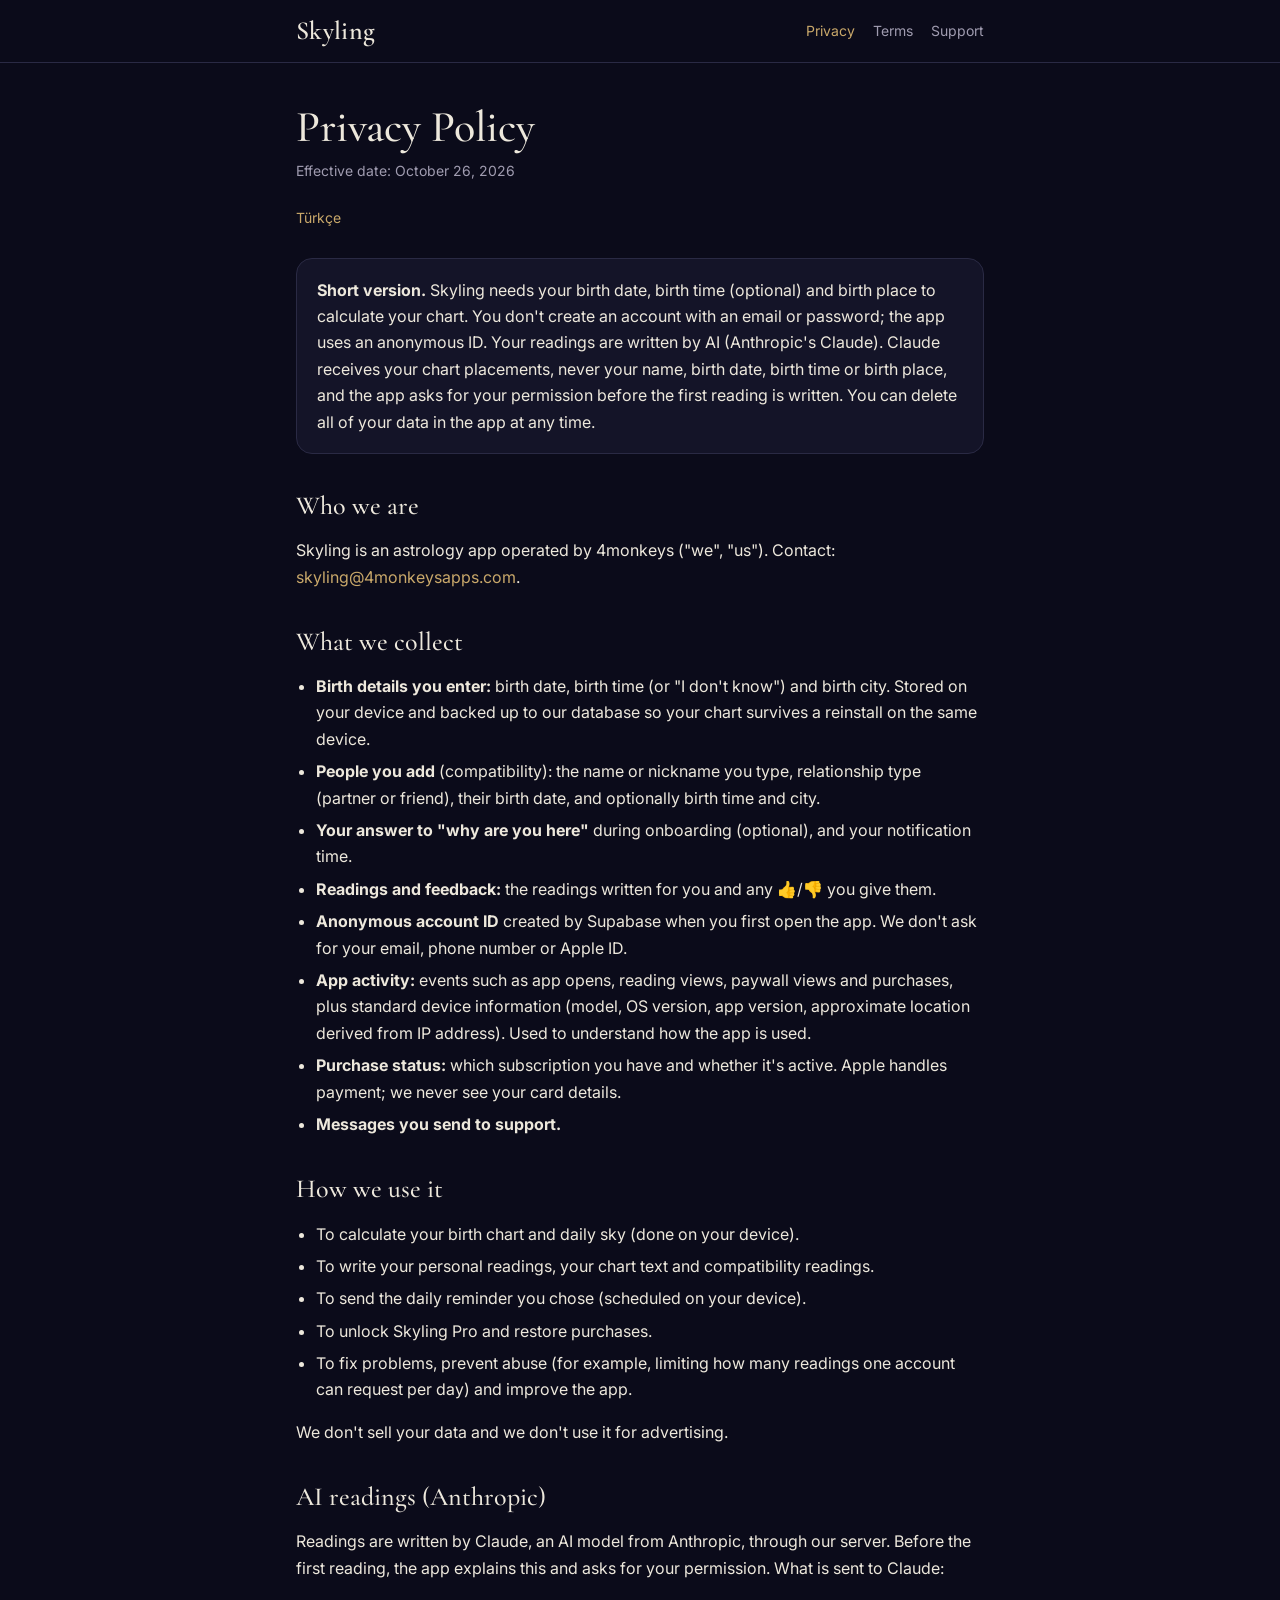
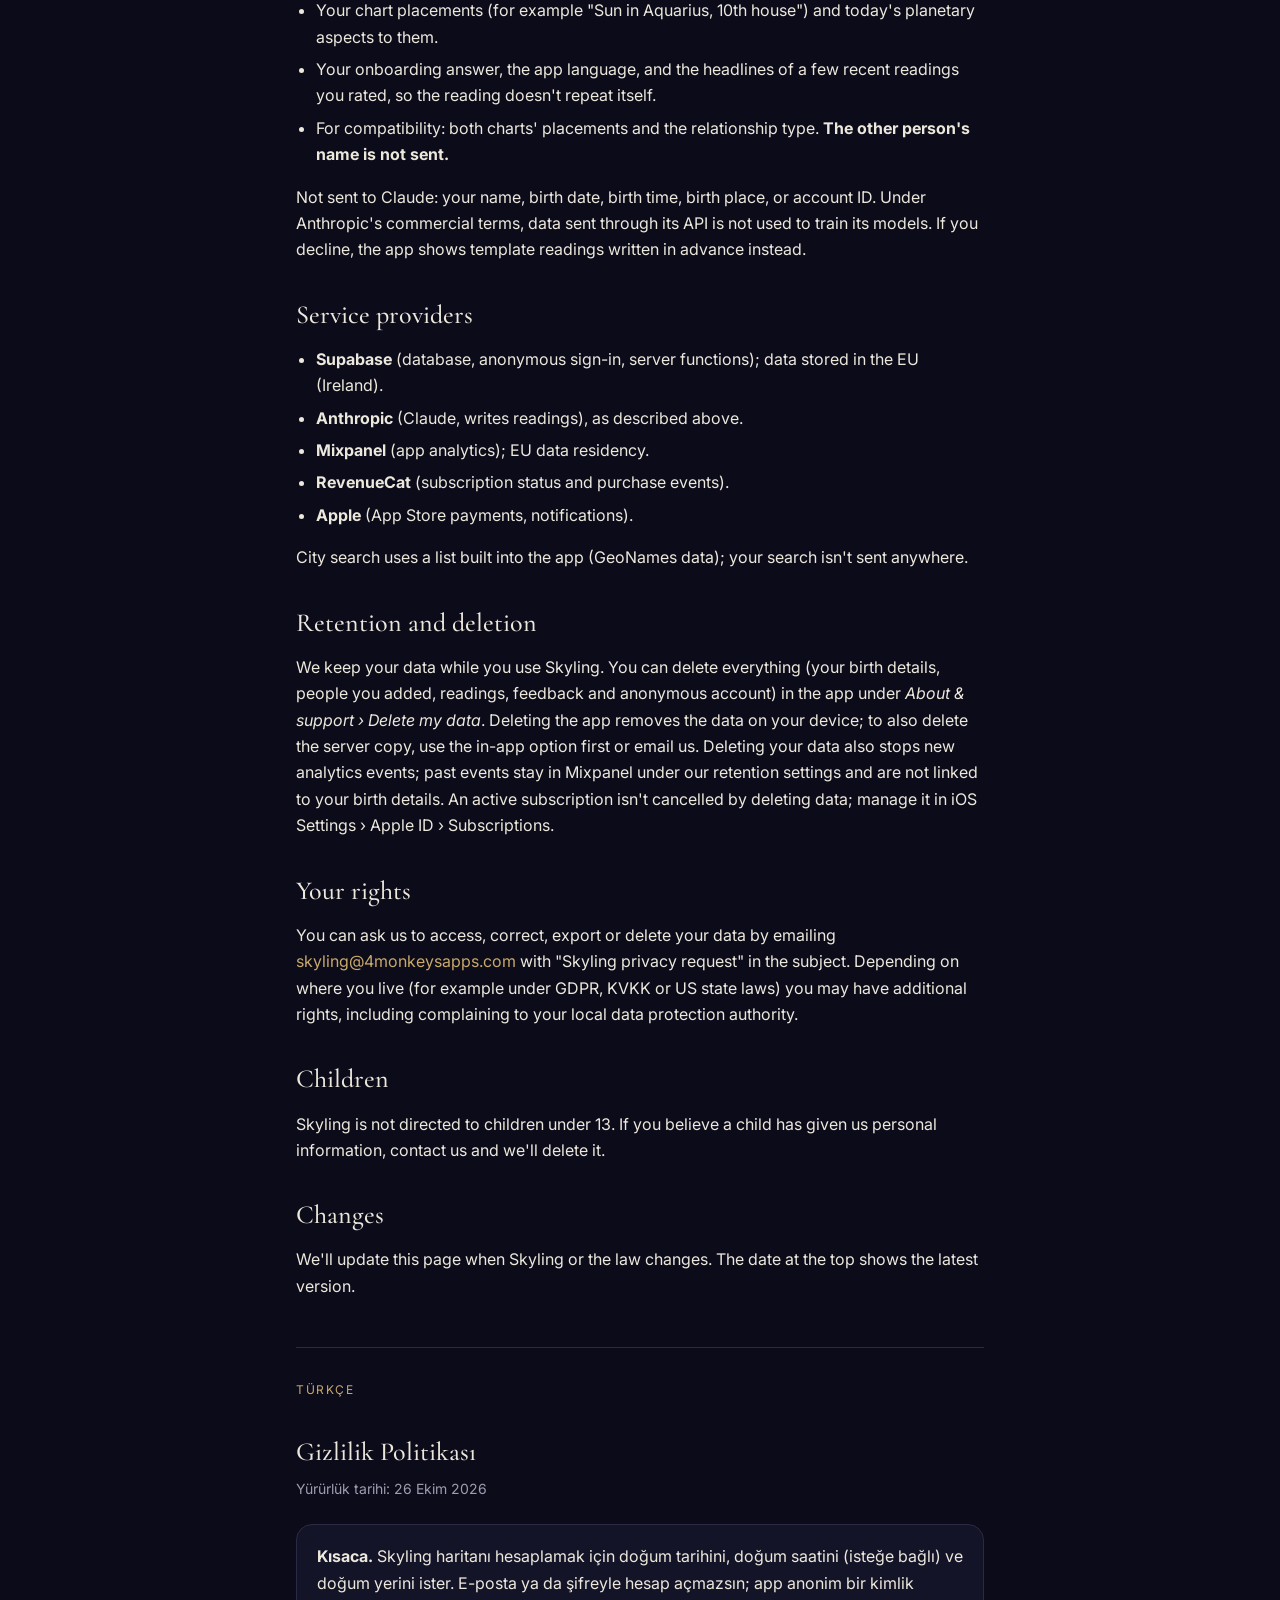
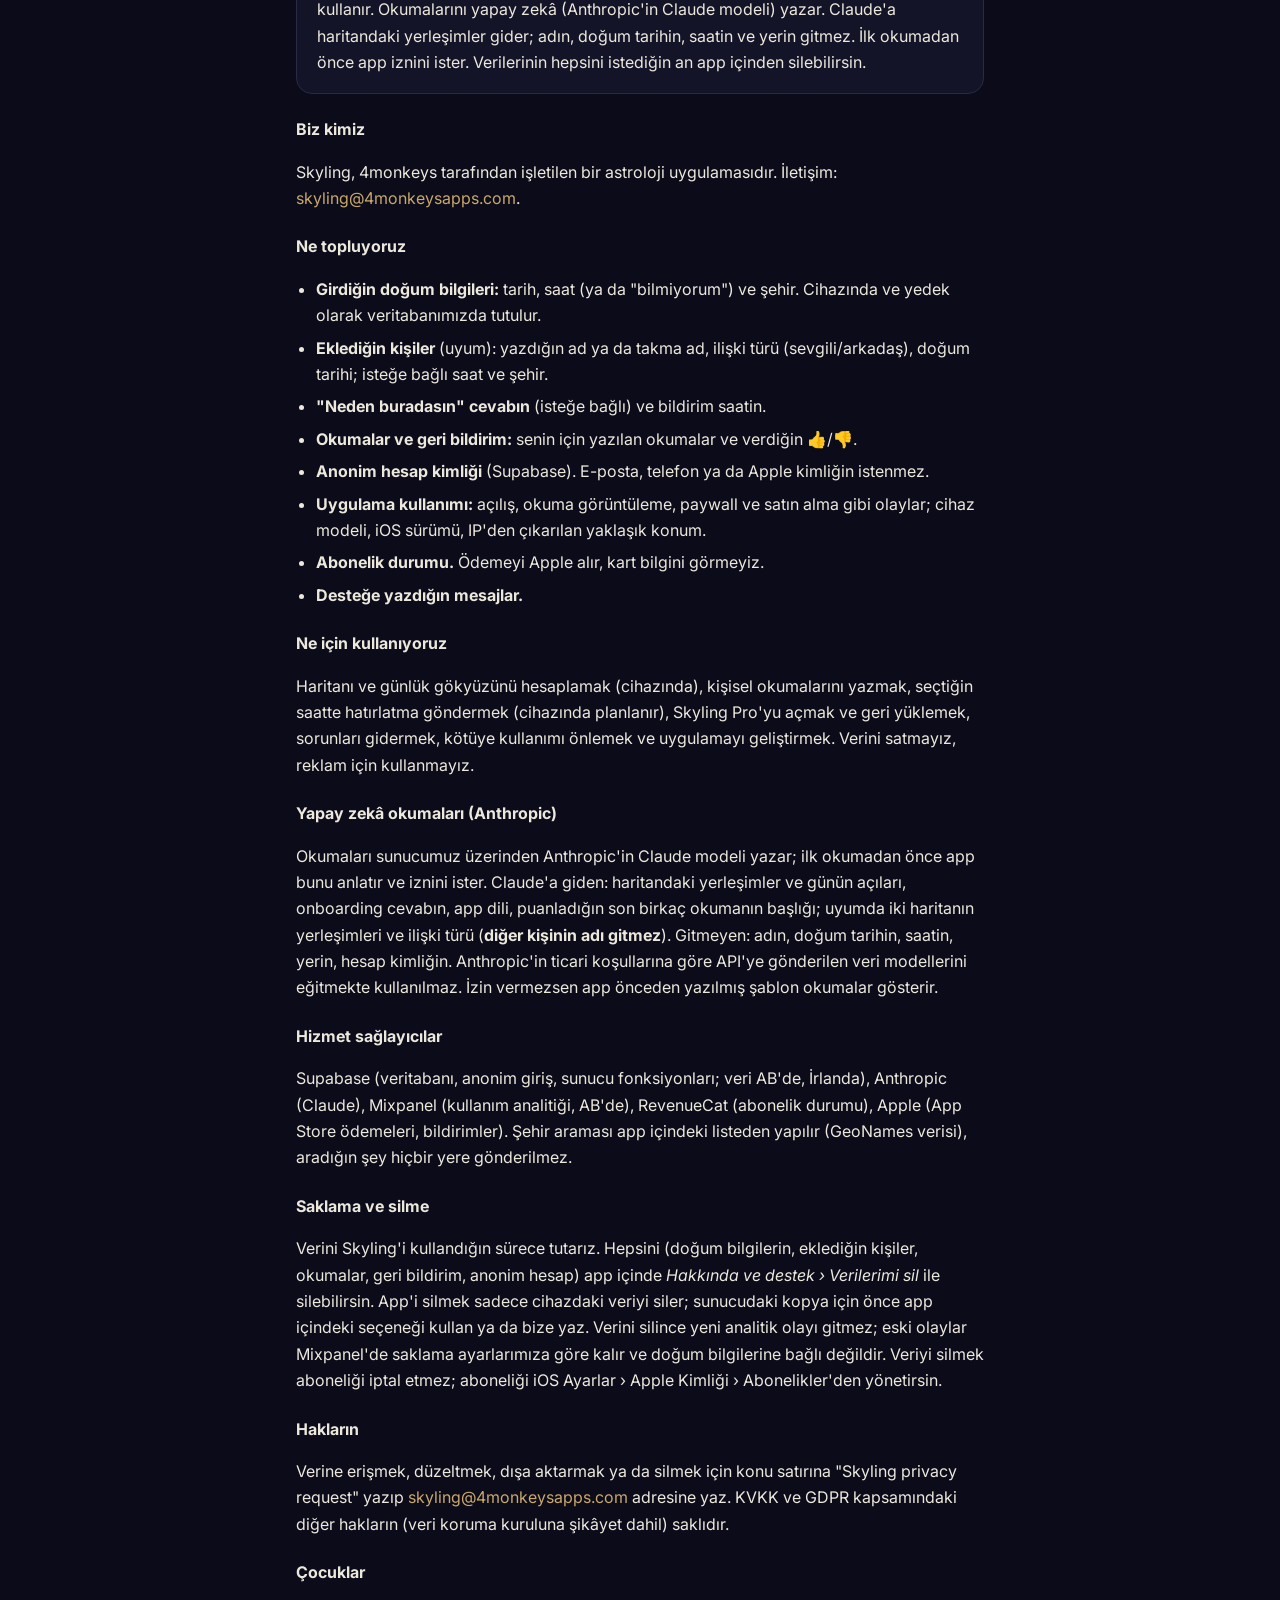
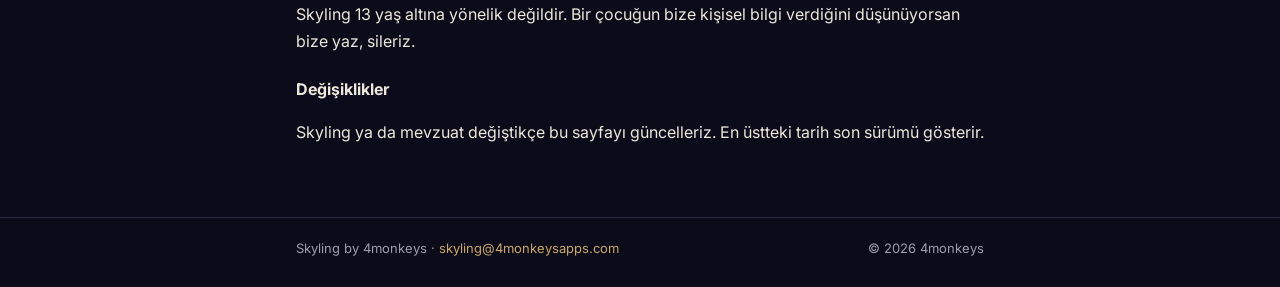
==== privacy.html @ 3b2f7c5c "Yayın: astroapp@03b2002" ====
<!doctype html>
<html lang="en">
<head>
<meta charset="utf-8">
<meta name="viewport" content="width=device-width, initial-scale=1">
<title>Privacy Policy · Skyling</title>
<meta name="description" content="What Skyling collects, why, and who processes it.">
<link rel="preconnect" href="https://fonts.googleapis.com">
<link rel="stylesheet" href="https://fonts.googleapis.com/css2?family=Cormorant+Garamond:wght@500;600&family=Inter:wght@400;600&display=swap">
<link rel="stylesheet" href="style.css">
</head>
<body>
<header><div class="wrap">
  <a class="brand" href="./">Skyling</a>
  <nav><a href="privacy" aria-current="page">Privacy</a><a href="terms">Terms</a><a href="support">Support</a></nav>
</div></header>

<main><div class="wrap">
<h1>Privacy Policy</h1>
<p class="meta">Effective date: October 26, 2026</p>
<p class="lang"><a href="#tr">Türkçe</a></p>

<div class="box">
<p><strong>Short version.</strong> Skyling needs your birth date, birth time (optional) and birth place to calculate your chart. You don't create an account with an email or password; the app uses an anonymous ID. Your readings are written by AI (Anthropic's Claude). Claude receives your chart placements, never your name, birth date, birth time or birth place, and the app asks for your permission before the first reading is written. You can delete all of your data in the app at any time.</p>
</div>

<h2>Who we are</h2>
<p>Skyling is an astrology app operated by 4monkeys ("we", "us"). Contact: <a href="mailto:skyling@4monkeysapps.com">skyling@4monkeysapps.com</a>.</p>

<h2>What we collect</h2>
<ul>
  <li><strong>Birth details you enter:</strong> birth date, birth time (or "I don't know") and birth city. Stored on your device and backed up to our database so your chart survives a reinstall on the same device.</li>
  <li><strong>People you add</strong> (compatibility): the name or nickname you type, relationship type (partner or friend), their birth date, and optionally birth time and city.</li>
  <li><strong>Your answer to "why are you here"</strong> during onboarding (optional), and your notification time.</li>
  <li><strong>Readings and feedback:</strong> the readings written for you and any 👍/👎 you give them.</li>
  <li><strong>Anonymous account ID</strong> created by Supabase when you first open the app. We don't ask for your email, phone number or Apple ID.</li>
  <li><strong>App activity:</strong> events such as app opens, reading views, paywall views and purchases, plus standard device information (model, OS version, app version, approximate location derived from IP address). Used to understand how the app is used.</li>
  <li><strong>Purchase status:</strong> which subscription you have and whether it's active. Apple handles payment; we never see your card details.</li>
  <li><strong>Messages you send to support.</strong></li>
</ul>

<h2>How we use it</h2>
<ul>
  <li>To calculate your birth chart and daily sky (done on your device).</li>
  <li>To write your personal readings, your chart text and compatibility readings.</li>
  <li>To send the daily reminder you chose (scheduled on your device).</li>
  <li>To unlock Skyling Pro and restore purchases.</li>
  <li>To fix problems, prevent abuse (for example, limiting how many readings one account can request per day) and improve the app.</li>
</ul>
<p>We don't sell your data and we don't use it for advertising.</p>

<h2>AI readings (Anthropic)</h2>
<p>Readings are written by Claude, an AI model from Anthropic, through our server. Before the first reading, the app explains this and asks for your permission. What is sent to Claude:</p>
<ul>
  <li>Your chart placements (for example "Sun in Aquarius, 10th house") and today's planetary aspects to them.</li>
  <li>Your onboarding answer, the app language, and the headlines of a few recent readings you rated, so the reading doesn't repeat itself.</li>
  <li>For compatibility: both charts' placements and the relationship type. <strong>The other person's name is not sent.</strong></li>
</ul>
<p>Not sent to Claude: your name, birth date, birth time, birth place, or account ID. Under Anthropic's commercial terms, data sent through its API is not used to train its models. If you decline, the app shows template readings written in advance instead.</p>

<h2>Service providers</h2>
<ul>
  <li><strong>Supabase</strong> (database, anonymous sign-in, server functions); data stored in the EU (Ireland).</li>
  <li><strong>Anthropic</strong> (Claude, writes readings), as described above.</li>
  <li><strong>Mixpanel</strong> (app analytics); EU data residency.</li>
  <li><strong>RevenueCat</strong> (subscription status and purchase events).</li>
  <li><strong>Apple</strong> (App Store payments, notifications).</li>
</ul>
<p>City search uses a list built into the app (GeoNames data); your search isn't sent anywhere.</p>

<h2>Retention and deletion</h2>
<p>We keep your data while you use Skyling. You can delete everything (your birth details, people you added, readings, feedback and anonymous account) in the app under <em>About &amp; support › Delete my data</em>. Deleting the app removes the data on your device; to also delete the server copy, use the in-app option first or email us. Deleting your data also stops new analytics events; past events stay in Mixpanel under our retention settings and are not linked to your birth details. An active subscription isn't cancelled by deleting data; manage it in iOS Settings › Apple ID › Subscriptions.</p>

<h2>Your rights</h2>
<p>You can ask us to access, correct, export or delete your data by emailing <a href="mailto:skyling@4monkeysapps.com?subject=Skyling%20privacy%20request">skyling@4monkeysapps.com</a> with "Skyling privacy request" in the subject. Depending on where you live (for example under GDPR, KVKK or US state laws) you may have additional rights, including complaining to your local data protection authority.</p>

<h2>Children</h2>
<p>Skyling is not directed to children under 13. If you believe a child has given us personal information, contact us and we'll delete it.</p>

<h2>Changes</h2>
<p>We'll update this page when Skyling or the law changes. The date at the top shows the latest version.</p>

<section lang="tr">
<p class="label" id="tr">Türkçe</p>
<h2>Gizlilik Politikası</h2>
<p class="meta">Yürürlük tarihi: 26 Ekim 2026</p>

<div class="box">
<p><strong>Kısaca.</strong> Skyling haritanı hesaplamak için doğum tarihini, doğum saatini (isteğe bağlı) ve doğum yerini ister. E-posta ya da şifreyle hesap açmazsın; app anonim bir kimlik kullanır. Okumalarını yapay zekâ (Anthropic'in Claude modeli) yazar. Claude'a haritandaki yerleşimler gider; adın, doğum tarihin, saatin ve yerin gitmez. İlk okumadan önce app iznini ister. Verilerinin hepsini istediğin an app içinden silebilirsin.</p>
</div>

<h3>Biz kimiz</h3>
<p>Skyling, 4monkeys tarafından işletilen bir astroloji uygulamasıdır. İletişim: <a href="mailto:skyling@4monkeysapps.com">skyling@4monkeysapps.com</a>.</p>

<h3>Ne topluyoruz</h3>
<ul>
  <li><strong>Girdiğin doğum bilgileri:</strong> tarih, saat (ya da "bilmiyorum") ve şehir. Cihazında ve yedek olarak veritabanımızda tutulur.</li>
  <li><strong>Eklediğin kişiler</strong> (uyum): yazdığın ad ya da takma ad, ilişki türü (sevgili/arkadaş), doğum tarihi; isteğe bağlı saat ve şehir.</li>
  <li><strong>"Neden buradasın" cevabın</strong> (isteğe bağlı) ve bildirim saatin.</li>
  <li><strong>Okumalar ve geri bildirim:</strong> senin için yazılan okumalar ve verdiğin 👍/👎.</li>
  <li><strong>Anonim hesap kimliği</strong> (Supabase). E-posta, telefon ya da Apple kimliğin istenmez.</li>
  <li><strong>Uygulama kullanımı:</strong> açılış, okuma görüntüleme, paywall ve satın alma gibi olaylar; cihaz modeli, iOS sürümü, IP'den çıkarılan yaklaşık konum.</li>
  <li><strong>Abonelik durumu.</strong> Ödemeyi Apple alır, kart bilgini görmeyiz.</li>
  <li><strong>Desteğe yazdığın mesajlar.</strong></li>
</ul>

<h3>Ne için kullanıyoruz</h3>
<p>Haritanı ve günlük gökyüzünü hesaplamak (cihazında), kişisel okumalarını yazmak, seçtiğin saatte hatırlatma göndermek (cihazında planlanır), Skyling Pro'yu açmak ve geri yüklemek, sorunları gidermek, kötüye kullanımı önlemek ve uygulamayı geliştirmek. Verini satmayız, reklam için kullanmayız.</p>

<h3>Yapay zekâ okumaları (Anthropic)</h3>
<p>Okumaları sunucumuz üzerinden Anthropic'in Claude modeli yazar; ilk okumadan önce app bunu anlatır ve iznini ister. Claude'a giden: haritandaki yerleşimler ve günün açıları, onboarding cevabın, app dili, puanladığın son birkaç okumanın başlığı; uyumda iki haritanın yerleşimleri ve ilişki türü (<strong>diğer kişinin adı gitmez</strong>). Gitmeyen: adın, doğum tarihin, saatin, yerin, hesap kimliğin. Anthropic'in ticari koşullarına göre API'ye gönderilen veri modellerini eğitmekte kullanılmaz. İzin vermezsen app önceden yazılmış şablon okumalar gösterir.</p>

<h3>Hizmet sağlayıcılar</h3>
<p>Supabase (veritabanı, anonim giriş, sunucu fonksiyonları; veri AB'de, İrlanda), Anthropic (Claude), Mixpanel (kullanım analitiği, AB'de), RevenueCat (abonelik durumu), Apple (App Store ödemeleri, bildirimler). Şehir araması app içindeki listeden yapılır (GeoNames verisi), aradığın şey hiçbir yere gönderilmez.</p>

<h3>Saklama ve silme</h3>
<p>Verini Skyling'i kullandığın sürece tutarız. Hepsini (doğum bilgilerin, eklediğin kişiler, okumalar, geri bildirim, anonim hesap) app içinde <em>Hakkında ve destek › Verilerimi sil</em> ile silebilirsin. App'i silmek sadece cihazdaki veriyi siler; sunucudaki kopya için önce app içindeki seçeneği kullan ya da bize yaz. Verini silince yeni analitik olayı gitmez; eski olaylar Mixpanel'de saklama ayarlarımıza göre kalır ve doğum bilgilerine bağlı değildir. Veriyi silmek aboneliği iptal etmez; aboneliği iOS Ayarlar › Apple Kimliği › Abonelikler'den yönetirsin.</p>

<h3>Hakların</h3>
<p>Verine erişmek, düzeltmek, dışa aktarmak ya da silmek için konu satırına "Skyling privacy request" yazıp <a href="mailto:skyling@4monkeysapps.com?subject=Skyling%20privacy%20request">skyling@4monkeysapps.com</a> adresine yaz. KVKK ve GDPR kapsamındaki diğer hakların (veri koruma kuruluna şikâyet dahil) saklıdır.</p>

<h3>Çocuklar</h3>
<p>Skyling 13 yaş altına yönelik değildir. Bir çocuğun bize kişisel bilgi verdiğini düşünüyorsan bize yaz, sileriz.</p>

<h3>Değişiklikler</h3>
<p>Skyling ya da mevzuat değiştikçe bu sayfayı güncelleriz. En üstteki tarih son sürümü gösterir.</p>
</section>
</div></main>

<footer><div class="wrap">
  <span>Skyling by 4monkeys · <a href="mailto:skyling@4monkeysapps.com">skyling@4monkeysapps.com</a></span>
  <span>© 2026 4monkeys</span>
</div></footer>
</body>
</html>
---- style.css ----
/* Skyling web sayfaları (gizlilik, koşullar, destek): app'in "Gece mürekkebi" teması. Statik, JS yok. */
:root {
  --bg: #0B0B1A;
  --card: #141428;
  --line: #2A2A44;
  --text: #EDE8DC;
  --muted: #A09CB0;
  --accent: #C9A86A;
}
* { box-sizing: border-box; }
html { -webkit-text-size-adjust: 100%; }
body {
  margin: 0;
  background: var(--bg);
  color: var(--text);
  font: 16px/1.65 "Inter", -apple-system, BlinkMacSystemFont, "Segoe UI", sans-serif;
}
a { color: var(--accent); text-decoration: none; }
a:hover { text-decoration: underline; }
.wrap { max-width: 720px; margin: 0 auto; padding: 0 16px; }
header { border-bottom: 1px solid var(--line); }
header .wrap { display: flex; align-items: center; justify-content: space-between; gap: 16px; padding-top: 18px; padding-bottom: 18px; flex-wrap: wrap; }
.brand { font: 600 26px/1 "Cormorant Garamond", Georgia, serif; color: var(--text); letter-spacing: 0.3px; }
nav { display: flex; gap: 18px; font-size: 14px; }
nav a { color: var(--muted); }
nav a[aria-current="page"] { color: var(--accent); }
main { padding: 40px 0 56px; }
h1 { font: 500 44px/1.1 "Cormorant Garamond", Georgia, serif; margin: 0 0 8px; }
h2 { font: 500 26px/1.2 "Cormorant Garamond", Georgia, serif; margin: 36px 0 10px; }
h3 { font-size: 16px; margin: 22px 0 6px; }
.meta { color: var(--muted); font-size: 14px; margin: 0 0 24px; }
.lang { font-size: 14px; margin-bottom: 28px; }
.box { background: var(--card); border: 1px solid var(--line); border-radius: 16px; padding: 18px 20px; margin: 20px 0; }
.box p:first-child { margin-top: 0; }
.box p:last-child { margin-bottom: 0; }
ul { padding-left: 20px; }
li { margin: 6px 0; }
.label { font-size: 12px; letter-spacing: 1.6px; color: var(--accent); text-transform: uppercase; margin: 48px 0 0; padding-top: 32px; border-top: 1px solid var(--line); }
footer { border-top: 1px solid var(--line); color: var(--muted); font-size: 13px; }
footer .wrap { padding-top: 20px; padding-bottom: 28px; display: flex; gap: 16px; flex-wrap: wrap; justify-content: space-between; }
@media (max-width: 480px) { h1 { font-size: 36px; } }
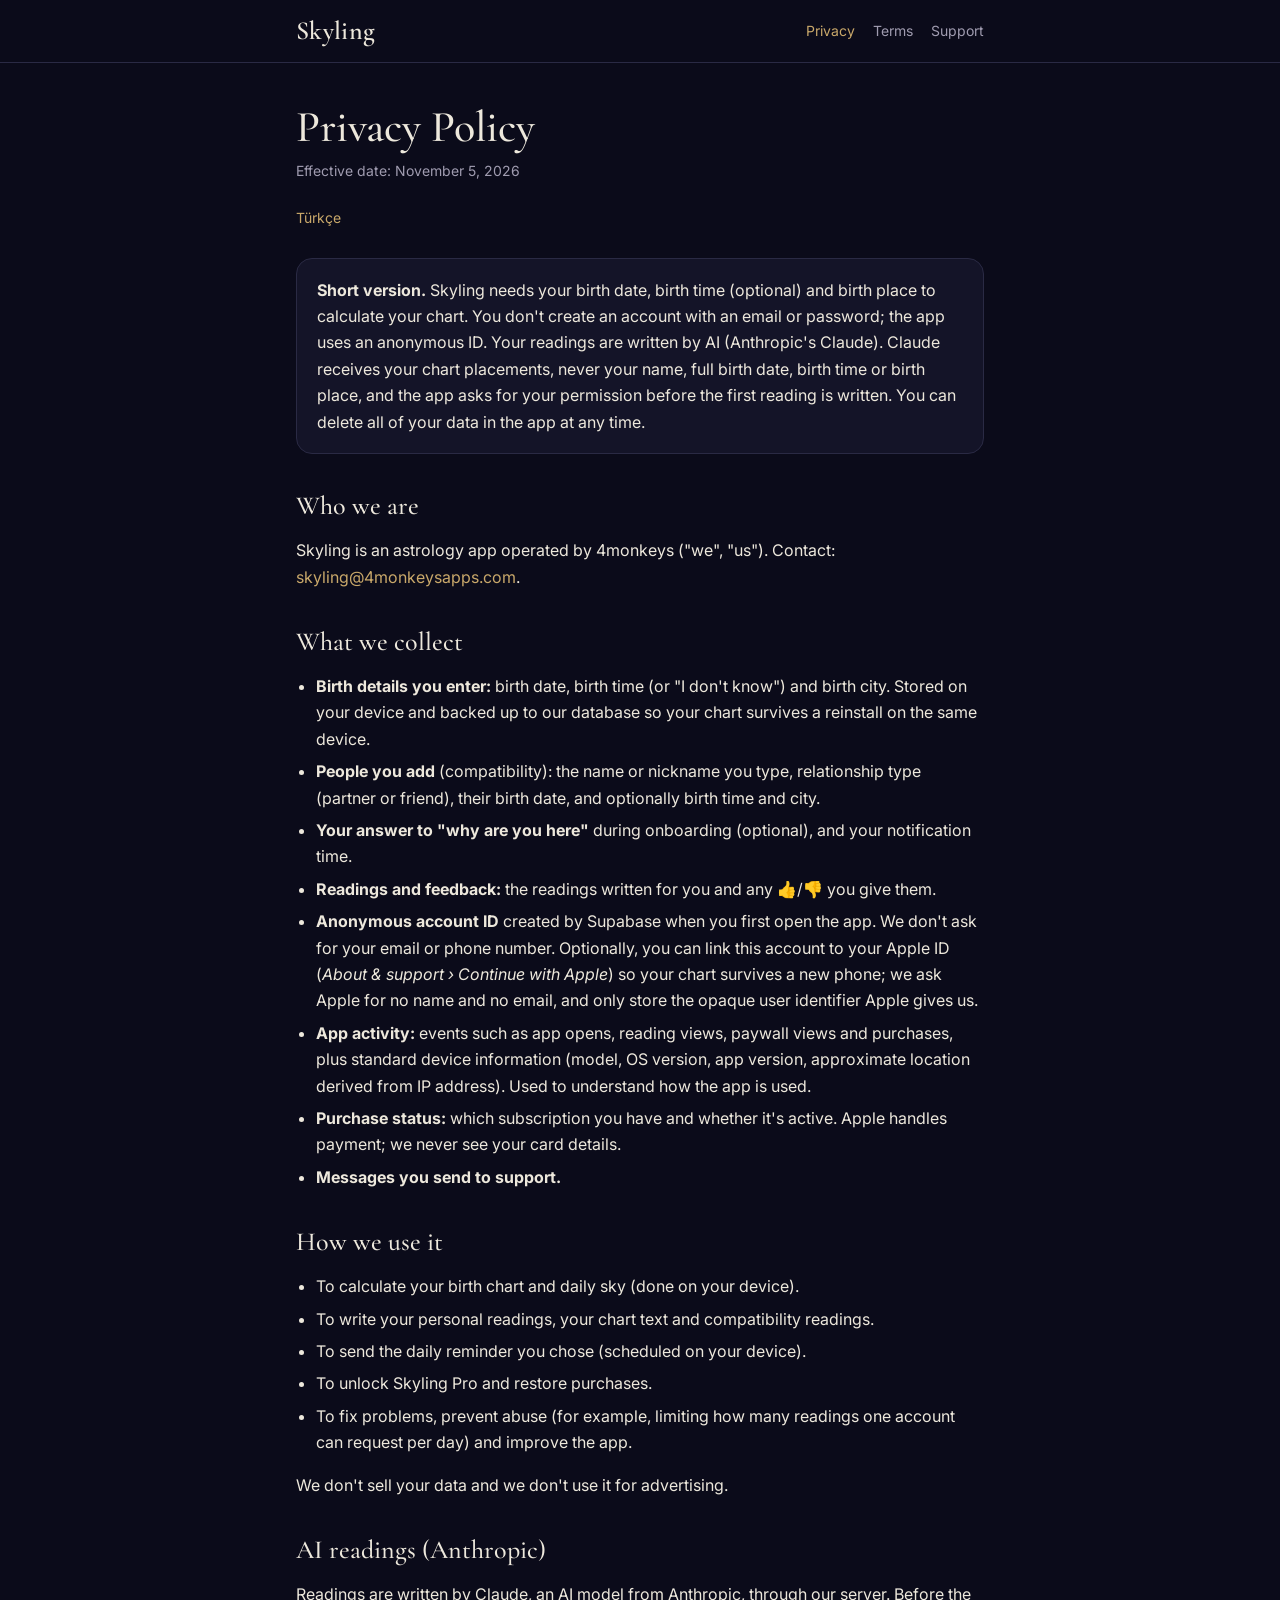
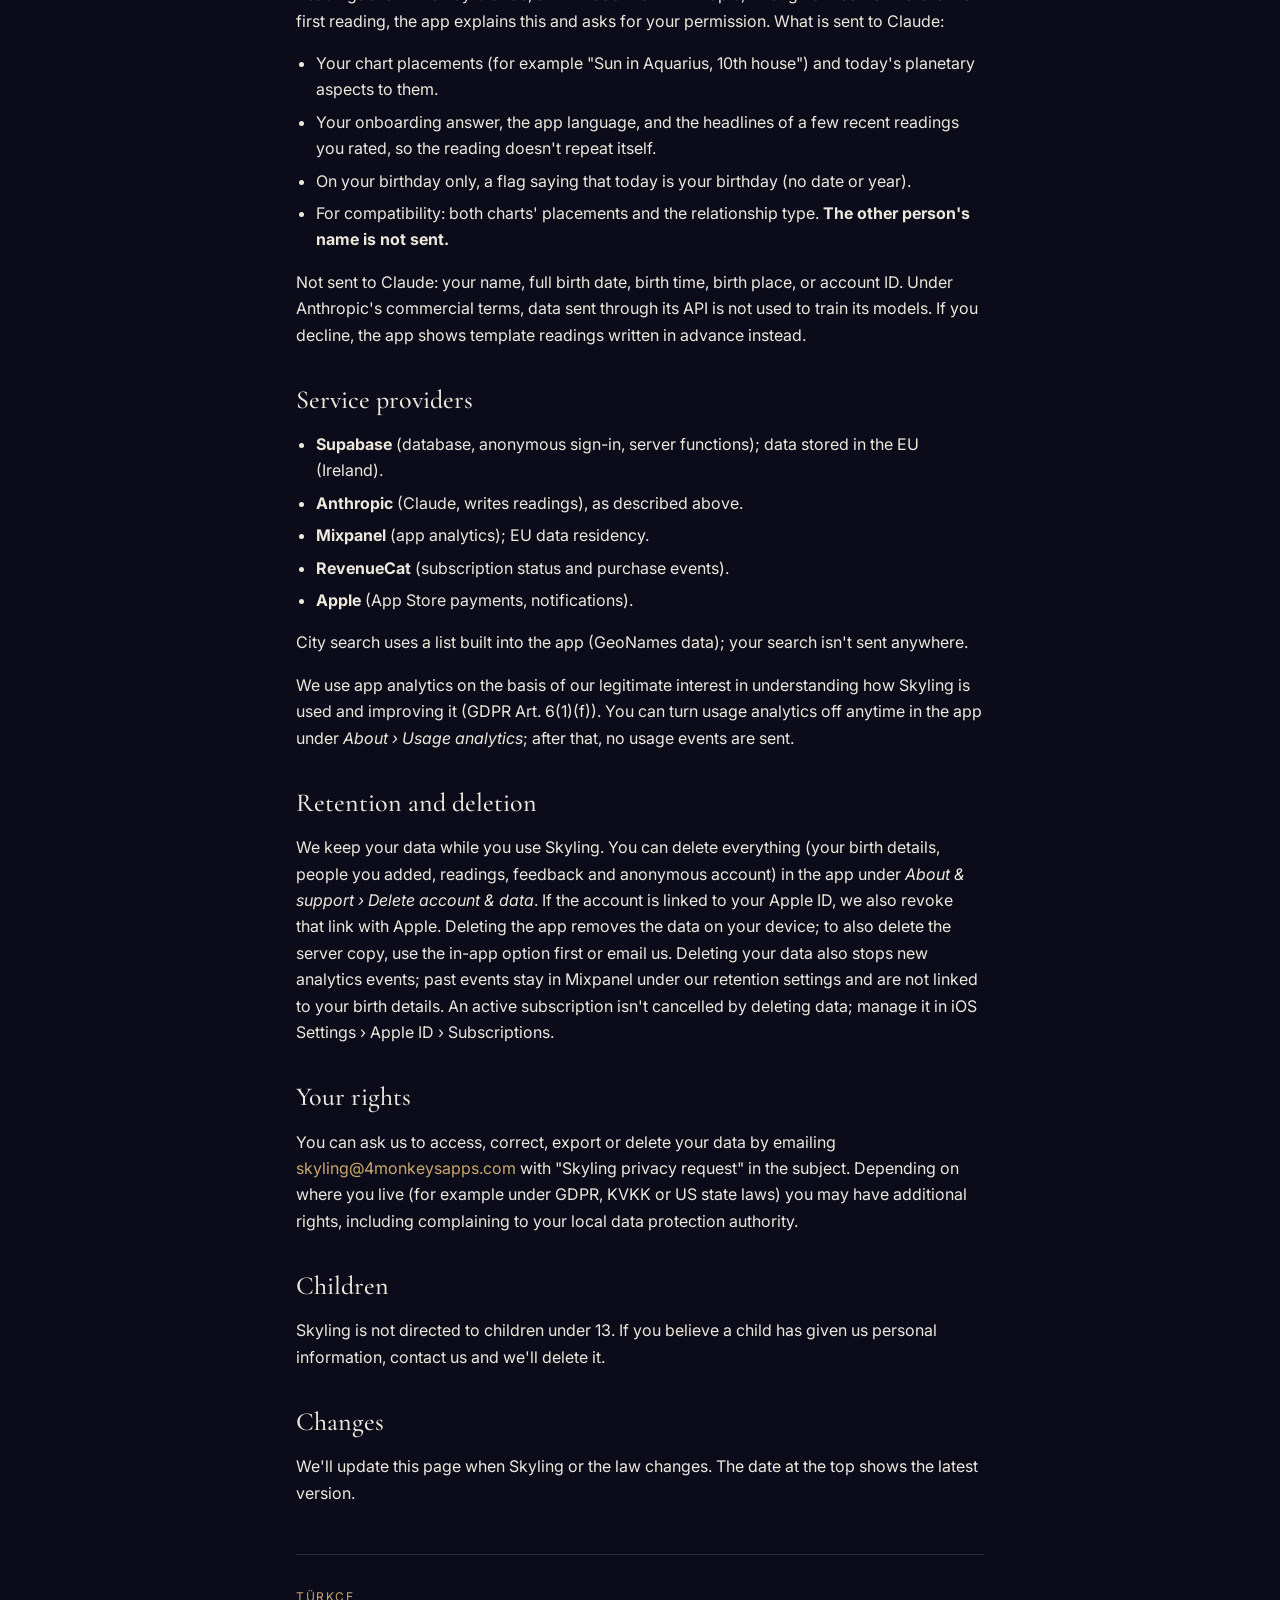
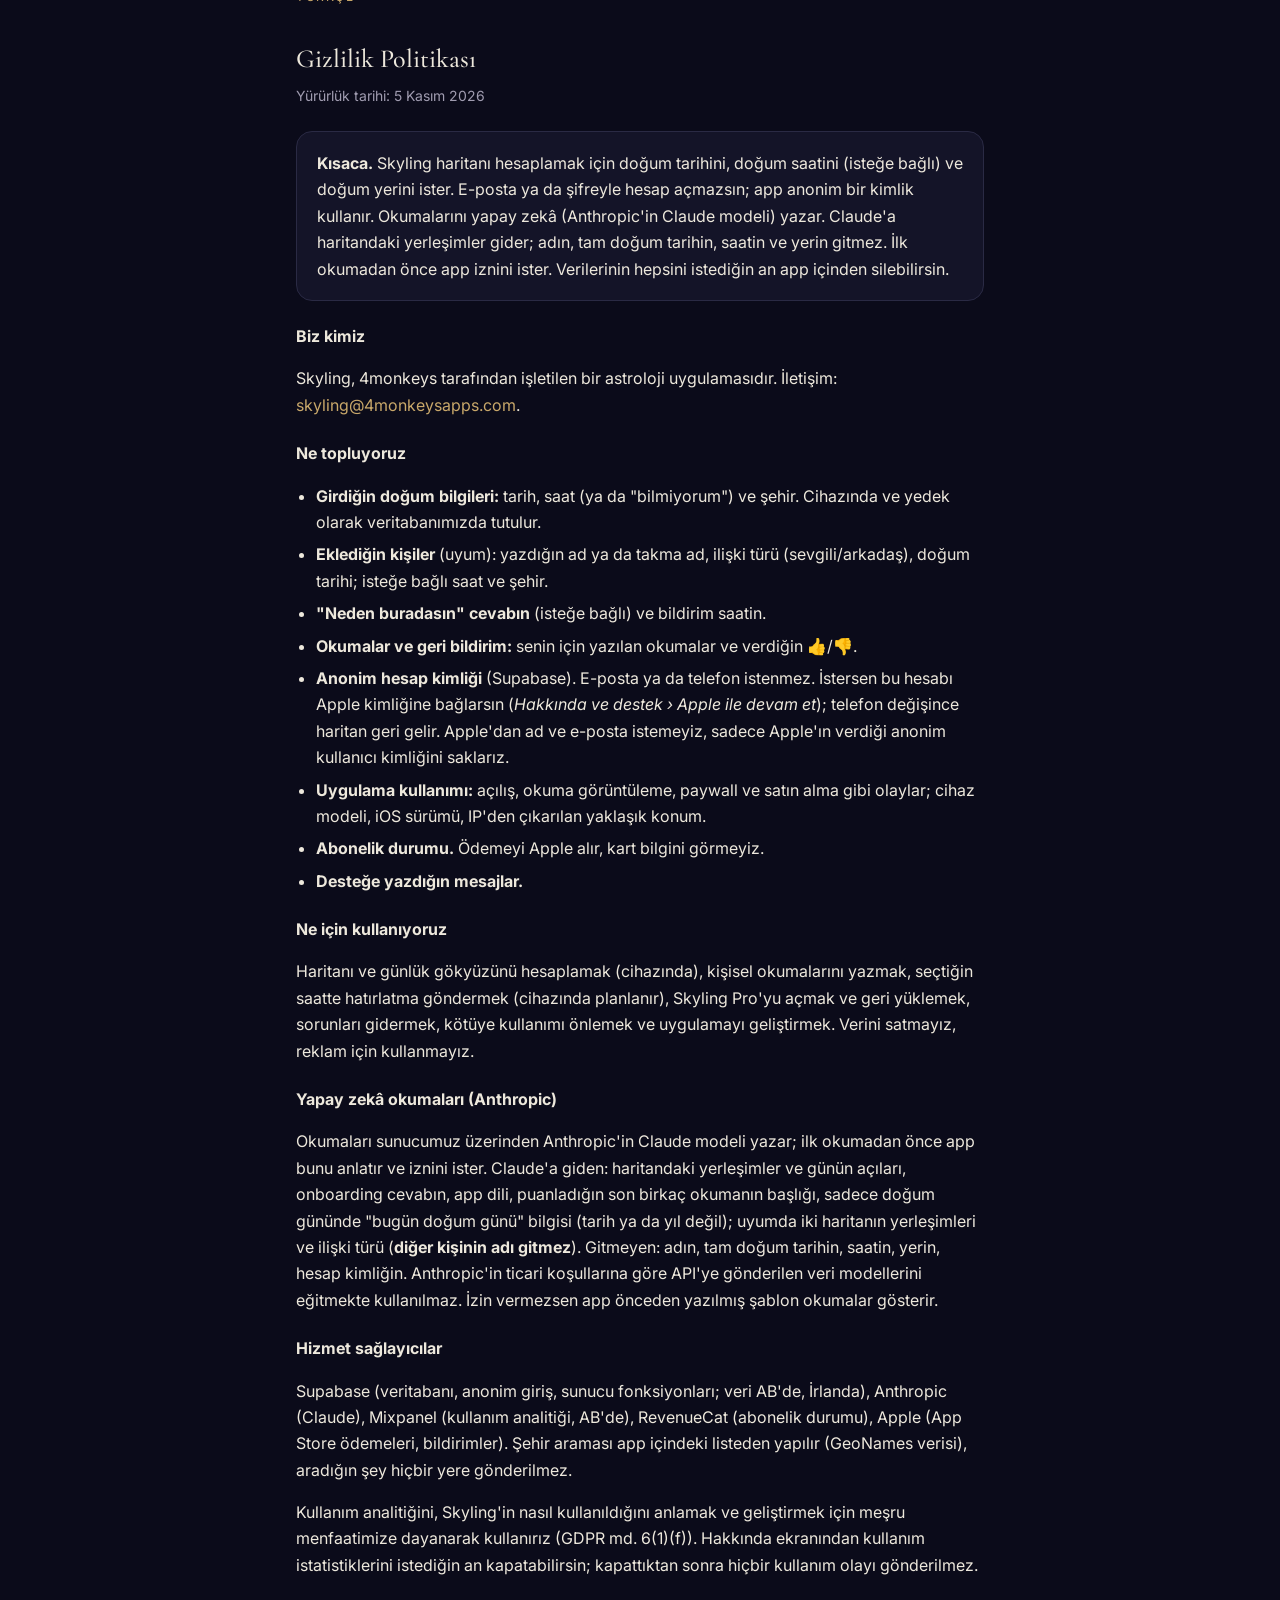
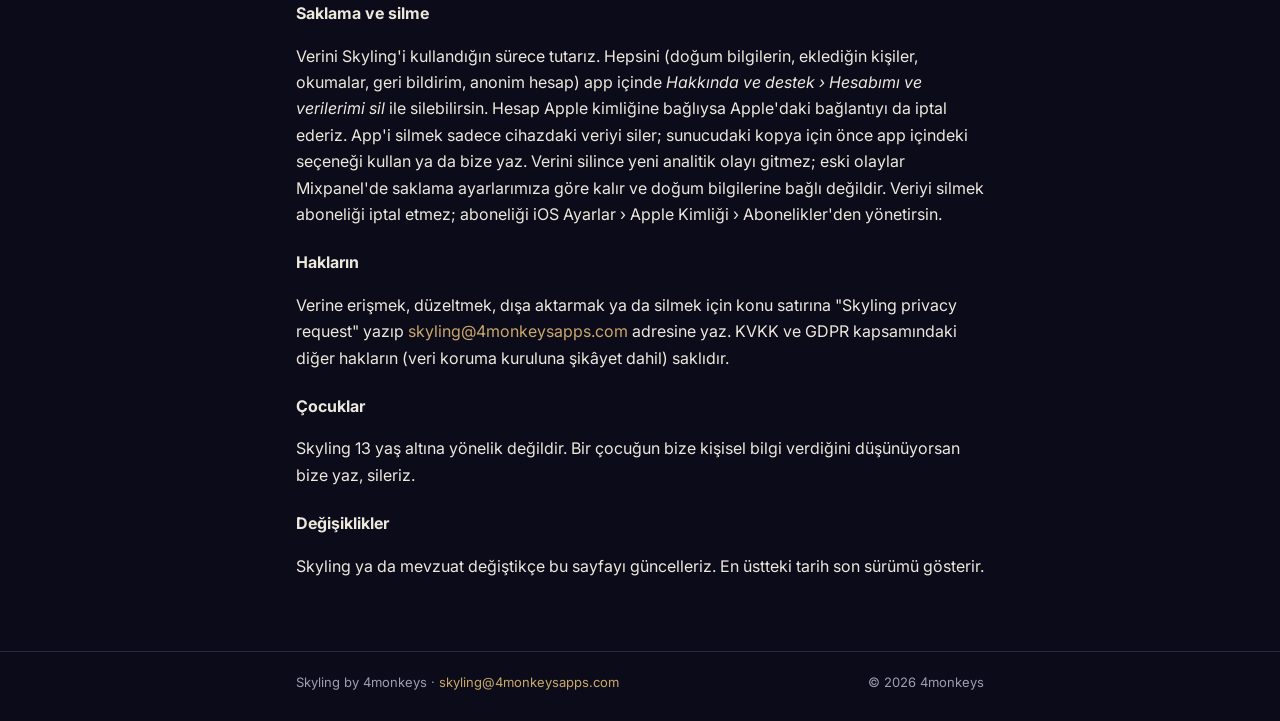
==== commit de46020d: "Yayın: astroapp@0c481fb" ====
--- a/privacy.html
+++ b/privacy.html
@@ -17,11 +17,11 @@
 
 <main><div class="wrap">
 <h1>Privacy Policy</h1>
-<p class="meta">Effective date: October 26, 2026</p>
+<p class="meta">Effective date: November 5, 2026</p>
 <p class="lang"><a href="#tr">Türkçe</a></p>
 
 <div class="box">
-<p><strong>Short version.</strong> Skyling needs your birth date, birth time (optional) and birth place to calculate your chart. You don't create an account with an email or password; the app uses an anonymous ID. Your readings are written by AI (Anthropic's Claude). Claude receives your chart placements, never your name, birth date, birth time or birth place, and the app asks for your permission before the first reading is written. You can delete all of your data in the app at any time.</p>
+<p><strong>Short version.</strong> Skyling needs your birth date, birth time (optional) and birth place to calculate your chart. You don't create an account with an email or password; the app uses an anonymous ID. Your readings are written by AI (Anthropic's Claude). Claude receives your chart placements, never your name, full birth date, birth time or birth place, and the app asks for your permission before the first reading is written. You can delete all of your data in the app at any time.</p>
 </div>
 
 <h2>Who we are</h2>
@@ -33,7 +33,7 @@
   <li><strong>People you add</strong> (compatibility): the name or nickname you type, relationship type (partner or friend), their birth date, and optionally birth time and city.</li>
   <li><strong>Your answer to "why are you here"</strong> during onboarding (optional), and your notification time.</li>
   <li><strong>Readings and feedback:</strong> the readings written for you and any 👍/👎 you give them.</li>
-  <li><strong>Anonymous account ID</strong> created by Supabase when you first open the app. We don't ask for your email, phone number or Apple ID.</li>
+  <li><strong>Anonymous account ID</strong> created by Supabase when you first open the app. We don't ask for your email or phone number. Optionally, you can link this account to your Apple ID (<em>About &amp; support › Continue with Apple</em>) so your chart survives a new phone; we ask Apple for no name and no email, and only store the opaque user identifier Apple gives us.</li>
   <li><strong>App activity:</strong> events such as app opens, reading views, paywall views and purchases, plus standard device information (model, OS version, app version, approximate location derived from IP address). Used to understand how the app is used.</li>
   <li><strong>Purchase status:</strong> which subscription you have and whether it's active. Apple handles payment; we never see your card details.</li>
   <li><strong>Messages you send to support.</strong></li>
@@ -54,9 +54,10 @@
 <ul>
   <li>Your chart placements (for example "Sun in Aquarius, 10th house") and today's planetary aspects to them.</li>
   <li>Your onboarding answer, the app language, and the headlines of a few recent readings you rated, so the reading doesn't repeat itself.</li>
+  <li>On your birthday only, a flag saying that today is your birthday (no date or year).</li>
   <li>For compatibility: both charts' placements and the relationship type. <strong>The other person's name is not sent.</strong></li>
 </ul>
-<p>Not sent to Claude: your name, birth date, birth time, birth place, or account ID. Under Anthropic's commercial terms, data sent through its API is not used to train its models. If you decline, the app shows template readings written in advance instead.</p>
+<p>Not sent to Claude: your name, full birth date, birth time, birth place, or account ID. Under Anthropic's commercial terms, data sent through its API is not used to train its models. If you decline, the app shows template readings written in advance instead.</p>
 
 <h2>Service providers</h2>
 <ul>
@@ -67,9 +68,10 @@
   <li><strong>Apple</strong> (App Store payments, notifications).</li>
 </ul>
 <p>City search uses a list built into the app (GeoNames data); your search isn't sent anywhere.</p>
+<p>We use app analytics on the basis of our legitimate interest in understanding how Skyling is used and improving it (GDPR Art. 6(1)(f)). You can turn usage analytics off anytime in the app under <em>About › Usage analytics</em>; after that, no usage events are sent.</p>
 
 <h2>Retention and deletion</h2>
-<p>We keep your data while you use Skyling. You can delete everything (your birth details, people you added, readings, feedback and anonymous account) in the app under <em>About &amp; support › Delete my data</em>. Deleting the app removes the data on your device; to also delete the server copy, use the in-app option first or email us. Deleting your data also stops new analytics events; past events stay in Mixpanel under our retention settings and are not linked to your birth details. An active subscription isn't cancelled by deleting data; manage it in iOS Settings › Apple ID › Subscriptions.</p>
+<p>We keep your data while you use Skyling. You can delete everything (your birth details, people you added, readings, feedback and anonymous account) in the app under <em>About &amp; support › Delete account &amp; data</em>. If the account is linked to your Apple ID, we also revoke that link with Apple. Deleting the app removes the data on your device; to also delete the server copy, use the in-app option first or email us. Deleting your data also stops new analytics events; past events stay in Mixpanel under our retention settings and are not linked to your birth details. An active subscription isn't cancelled by deleting data; manage it in iOS Settings › Apple ID › Subscriptions.</p>
 
 <h2>Your rights</h2>
 <p>You can ask us to access, correct, export or delete your data by emailing <a href="mailto:skyling@4monkeysapps.com?subject=Skyling%20privacy%20request">skyling@4monkeysapps.com</a> with "Skyling privacy request" in the subject. Depending on where you live (for example under GDPR, KVKK or US state laws) you may have additional rights, including complaining to your local data protection authority.</p>
@@ -83,10 +85,10 @@
 <section lang="tr">
 <p class="label" id="tr">Türkçe</p>
 <h2>Gizlilik Politikası</h2>
-<p class="meta">Yürürlük tarihi: 26 Ekim 2026</p>
+<p class="meta">Yürürlük tarihi: 5 Kasım 2026</p>
 
 <div class="box">
-<p><strong>Kısaca.</strong> Skyling haritanı hesaplamak için doğum tarihini, doğum saatini (isteğe bağlı) ve doğum yerini ister. E-posta ya da şifreyle hesap açmazsın; app anonim bir kimlik kullanır. Okumalarını yapay zekâ (Anthropic'in Claude modeli) yazar. Claude'a haritandaki yerleşimler gider; adın, doğum tarihin, saatin ve yerin gitmez. İlk okumadan önce app iznini ister. Verilerinin hepsini istediğin an app içinden silebilirsin.</p>
+<p><strong>Kısaca.</strong> Skyling haritanı hesaplamak için doğum tarihini, doğum saatini (isteğe bağlı) ve doğum yerini ister. E-posta ya da şifreyle hesap açmazsın; app anonim bir kimlik kullanır. Okumalarını yapay zekâ (Anthropic'in Claude modeli) yazar. Claude'a haritandaki yerleşimler gider; adın, tam doğum tarihin, saatin ve yerin gitmez. İlk okumadan önce app iznini ister. Verilerinin hepsini istediğin an app içinden silebilirsin.</p>
 </div>
 
 <h3>Biz kimiz</h3>
@@ -98,7 +100,7 @@
   <li><strong>Eklediğin kişiler</strong> (uyum): yazdığın ad ya da takma ad, ilişki türü (sevgili/arkadaş), doğum tarihi; isteğe bağlı saat ve şehir.</li>
   <li><strong>"Neden buradasın" cevabın</strong> (isteğe bağlı) ve bildirim saatin.</li>
   <li><strong>Okumalar ve geri bildirim:</strong> senin için yazılan okumalar ve verdiğin 👍/👎.</li>
-  <li><strong>Anonim hesap kimliği</strong> (Supabase). E-posta, telefon ya da Apple kimliğin istenmez.</li>
+  <li><strong>Anonim hesap kimliği</strong> (Supabase). E-posta ya da telefon istenmez. İstersen bu hesabı Apple kimliğine bağlarsın (<em>Hakkında ve destek › Apple ile devam et</em>); telefon değişince haritan geri gelir. Apple'dan ad ve e-posta istemeyiz, sadece Apple'ın verdiği anonim kullanıcı kimliğini saklarız.</li>
   <li><strong>Uygulama kullanımı:</strong> açılış, okuma görüntüleme, paywall ve satın alma gibi olaylar; cihaz modeli, iOS sürümü, IP'den çıkarılan yaklaşık konum.</li>
   <li><strong>Abonelik durumu.</strong> Ödemeyi Apple alır, kart bilgini görmeyiz.</li>
   <li><strong>Desteğe yazdığın mesajlar.</strong></li>
@@ -108,13 +110,14 @@
 <p>Haritanı ve günlük gökyüzünü hesaplamak (cihazında), kişisel okumalarını yazmak, seçtiğin saatte hatırlatma göndermek (cihazında planlanır), Skyling Pro'yu açmak ve geri yüklemek, sorunları gidermek, kötüye kullanımı önlemek ve uygulamayı geliştirmek. Verini satmayız, reklam için kullanmayız.</p>
 
 <h3>Yapay zekâ okumaları (Anthropic)</h3>
-<p>Okumaları sunucumuz üzerinden Anthropic'in Claude modeli yazar; ilk okumadan önce app bunu anlatır ve iznini ister. Claude'a giden: haritandaki yerleşimler ve günün açıları, onboarding cevabın, app dili, puanladığın son birkaç okumanın başlığı; uyumda iki haritanın yerleşimleri ve ilişki türü (<strong>diğer kişinin adı gitmez</strong>). Gitmeyen: adın, doğum tarihin, saatin, yerin, hesap kimliğin. Anthropic'in ticari koşullarına göre API'ye gönderilen veri modellerini eğitmekte kullanılmaz. İzin vermezsen app önceden yazılmış şablon okumalar gösterir.</p>
+<p>Okumaları sunucumuz üzerinden Anthropic'in Claude modeli yazar; ilk okumadan önce app bunu anlatır ve iznini ister. Claude'a giden: haritandaki yerleşimler ve günün açıları, onboarding cevabın, app dili, puanladığın son birkaç okumanın başlığı, sadece doğum gününde "bugün doğum günü" bilgisi (tarih ya da yıl değil); uyumda iki haritanın yerleşimleri ve ilişki türü (<strong>diğer kişinin adı gitmez</strong>). Gitmeyen: adın, tam doğum tarihin, saatin, yerin, hesap kimliğin. Anthropic'in ticari koşullarına göre API'ye gönderilen veri modellerini eğitmekte kullanılmaz. İzin vermezsen app önceden yazılmış şablon okumalar gösterir.</p>
 
 <h3>Hizmet sağlayıcılar</h3>
 <p>Supabase (veritabanı, anonim giriş, sunucu fonksiyonları; veri AB'de, İrlanda), Anthropic (Claude), Mixpanel (kullanım analitiği, AB'de), RevenueCat (abonelik durumu), Apple (App Store ödemeleri, bildirimler). Şehir araması app içindeki listeden yapılır (GeoNames verisi), aradığın şey hiçbir yere gönderilmez.</p>
+<p>Kullanım analitiğini, Skyling'in nasıl kullanıldığını anlamak ve geliştirmek için meşru menfaatimize dayanarak kullanırız (GDPR md. 6(1)(f)). Hakkında ekranından kullanım istatistiklerini istediğin an kapatabilirsin; kapattıktan sonra hiçbir kullanım olayı gönderilmez.</p>
 
 <h3>Saklama ve silme</h3>
-<p>Verini Skyling'i kullandığın sürece tutarız. Hepsini (doğum bilgilerin, eklediğin kişiler, okumalar, geri bildirim, anonim hesap) app içinde <em>Hakkında ve destek › Verilerimi sil</em> ile silebilirsin. App'i silmek sadece cihazdaki veriyi siler; sunucudaki kopya için önce app içindeki seçeneği kullan ya da bize yaz. Verini silince yeni analitik olayı gitmez; eski olaylar Mixpanel'de saklama ayarlarımıza göre kalır ve doğum bilgilerine bağlı değildir. Veriyi silmek aboneliği iptal etmez; aboneliği iOS Ayarlar › Apple Kimliği › Abonelikler'den yönetirsin.</p>
+<p>Verini Skyling'i kullandığın sürece tutarız. Hepsini (doğum bilgilerin, eklediğin kişiler, okumalar, geri bildirim, anonim hesap) app içinde <em>Hakkında ve destek › Hesabımı ve verilerimi sil</em> ile silebilirsin. Hesap Apple kimliğine bağlıysa Apple'daki bağlantıyı da iptal ederiz. App'i silmek sadece cihazdaki veriyi siler; sunucudaki kopya için önce app içindeki seçeneği kullan ya da bize yaz. Verini silince yeni analitik olayı gitmez; eski olaylar Mixpanel'de saklama ayarlarımıza göre kalır ve doğum bilgilerine bağlı değildir. Veriyi silmek aboneliği iptal etmez; aboneliği iOS Ayarlar › Apple Kimliği › Abonelikler'den yönetirsin.</p>
 
 <h3>Hakların</h3>
 <p>Verine erişmek, düzeltmek, dışa aktarmak ya da silmek için konu satırına "Skyling privacy request" yazıp <a href="mailto:skyling@4monkeysapps.com?subject=Skyling%20privacy%20request">skyling@4monkeysapps.com</a> adresine yaz. KVKK ve GDPR kapsamındaki diğer hakların (veri koruma kuruluna şikâyet dahil) saklıdır.</p>
